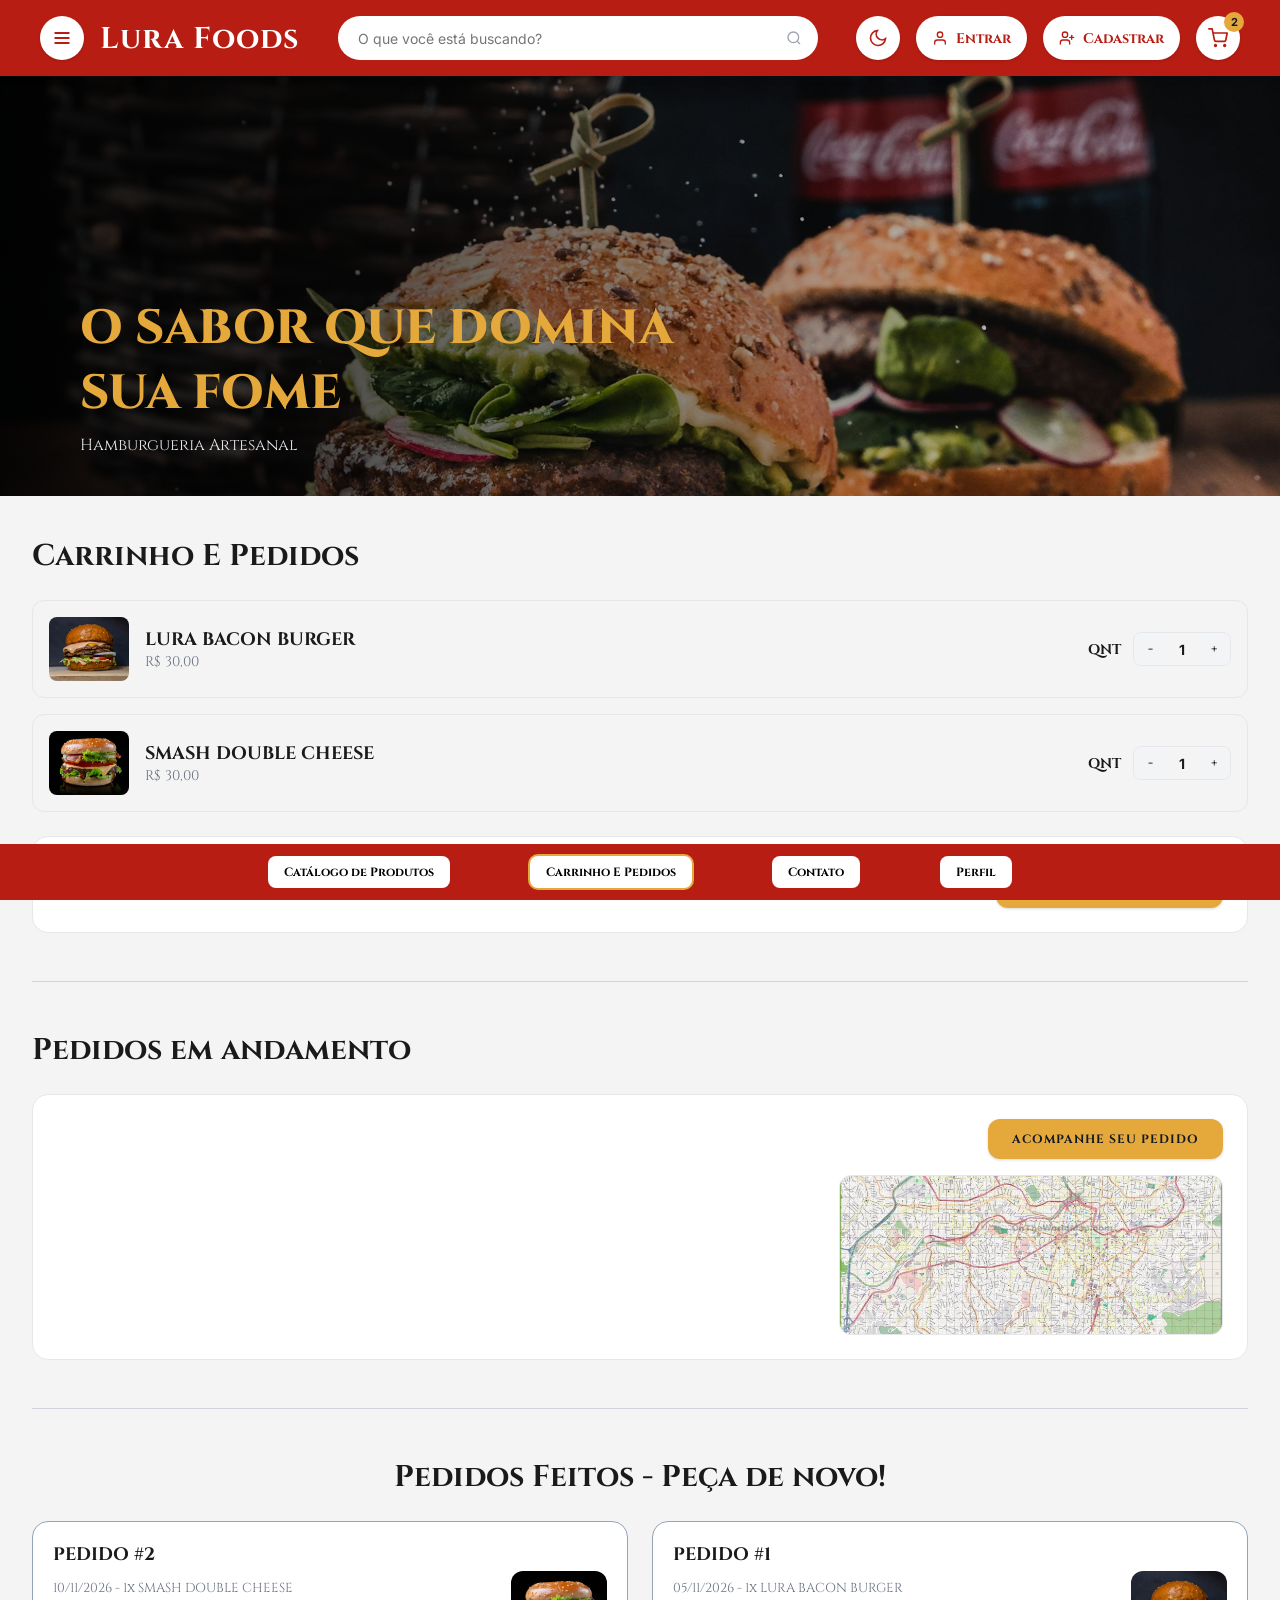
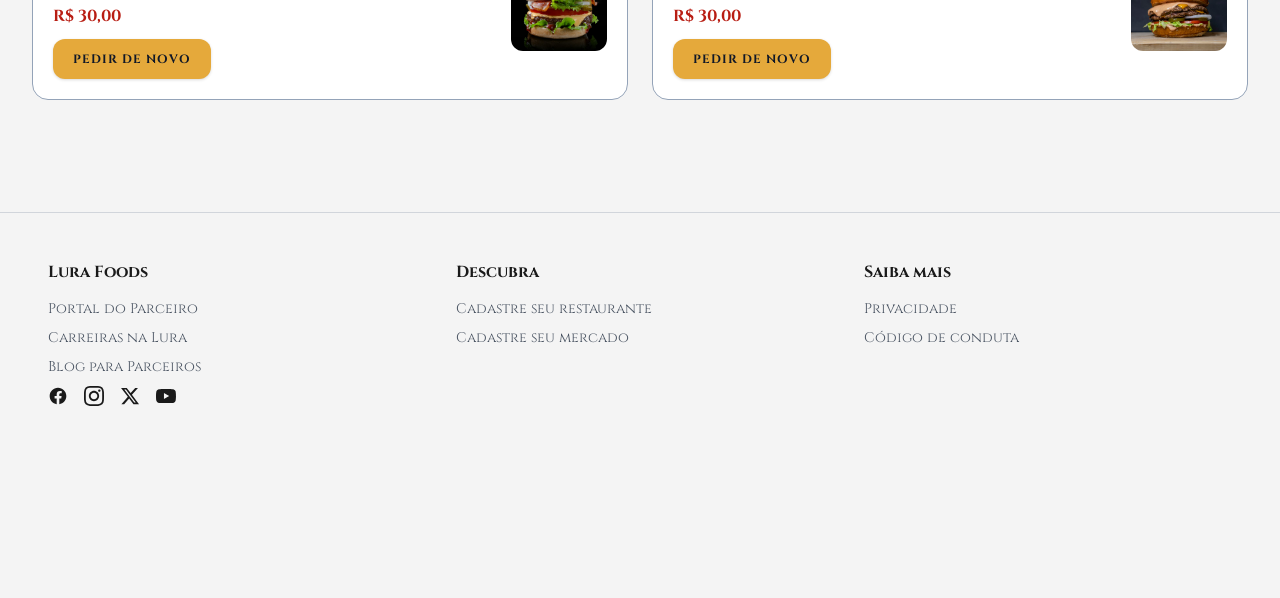
==== carrinho.html @ 95924cf1 "Remove item fixo dos pedidos em andamento" ====
<!DOCTYPE html>
<html lang="pt-BR">
<head>
 <meta charset="UTF-8">
 <meta name="viewport" content="width=device-width, initial-scale=1.0">
     <title>Lura Foods | Carrinho e Pedidos</title>
    <link rel="icon" type="image/gif" href="[data-uri]">


<link rel="preconnect" href="https://fonts.googleapis.com">
    <link rel="preconnect" href="https://fonts.googleapis.com">
    <link rel="preconnect" href="https://fonts.gstatic.com" crossorigin>
    <link href="https://fonts.googleapis.com/css2?family=Cinzel:wght@400;600;700;800&family=Inter:wght@400;500;600;700&display=swap" rel="stylesheet">
     


    <link rel="stylesheet" href="style.css">
    <link rel="stylesheet" href="carrinho.css">

    <script src="script.js"></script>
</head>
<body>

    <header>
        <div id="cabecalholado">
            <button id="botaoredondo" onclick="toggleDrawer(true)" aria-label="Abrir menu">
             <svg fill="none" stroke="currentColor" stroke-width="2.5" stroke-linecap="round" viewBox="0 0 24 24"><path d="M4 6h16M4 12h16M4 18h16"></path></svg>
            </button>
            <h1><a id="logo" href="index.html">Lura Foods</a></h1> </div>

        <div id="pesquisa">
            <input type="search" id="campopesquisa" onkeyup="filtrarProdutos(event)" placeholder="O que você está buscando?">
            <svg id="lupa" fill="none" stroke="currentColor" stroke-width="2" viewBox="0 0 24 24"><circle cx="11" cy="11" r="8"></circle><line x1="21" y1="21" x2="16.65" y2="16.65"></line></svg>
        </div>

        <div id="cabecalholado">
            <button id="botaoredondo" onclick="toggleDarkMode()" title="Alternar modo escuro">
                <svg id="iconetema" fill="none" stroke="currentColor" stroke-width="2" viewBox="0 0 24 24"><path d="M21 12.79A9 9 0 1 1 11.21 3 7 7 0 0 0 21 12.79z"></path></svg>
            </button>
            <button id="botaoconta" onclick="minhaConta()" title="Minha conta">
                <svg fill="none" stroke="currentColor" stroke-width="2" stroke-linecap="round" viewBox="0 0 24 24"><path d="M20 21v-2a4 4 0 0 0-4-4H8a4 4 0 0 0-4 4v2"></path><circle cx="12" cy="7" r="4"></circle></svg>
                <span id="nomeusuario">Entrar</span>
            </button>
           <span id="botaocadastro"><button id="botaoconta" onclick="abrirModalAuth('cadastro')" title="Criar conta">
               <svg fill="none" stroke="currentColor" stroke-width="2" stroke-linecap="round" viewBox="0 0 24 24"><path d="M16 21v-2a4 4 0 0 0-4-4H6a4 4 0 0 0-4 4v2"></path><circle cx="9" cy="7" r="4"></circle><line x1="19" y1="8" x2="19" y2="14"></line><line x1="22" y1="11" x2="16" y2="11"></line></svg>
               <span id="textocadastro">Cadastrar</span>
           </button></span>
           <a id="botaoredondo" href="carrinho.html" title="Carrinho">
                <svg fill="none" stroke="currentColor" stroke-width="2" stroke-linecap="round" stroke-linejoin="round" viewBox="0 0 24 24"><circle cx="9" cy="21" r="1"></circle><circle cx="20" cy="21" r="1"></circle><path d="M1 1h4l2.68 13.39a2 2 0 0 0 2 1.61h9.72a2 2 0 0 0 2-1.61L23 6H6"></path></svg>
                <span id="contadorcarrinho">0</span>
            </a>
        </div>
 </header>

    <div id="fundomenu" onclick="fecharDrawer()"></div>
     

       <aside id="menu">
        <div id="menutopo">
            <h2>Lura Foods</h2>
            <button id="botaofechar" onclick="fecharDrawer()">&times;</button>
        </div>
        <nav id="menulinks">
            <a id="menulink" href="index.html">Catálogo de Produtos</a>
            <a id="menulink" href="carrinho.html">Carrinho E Pedidos</a>

            <a id="menulink" href="contato.html">Fale Conosco / Contato</a>
            <button id="menulink" onclick="minhaConta(); fecharDrawer();">Minha Conta</button> <button id="menulink" onclick="toggleDarkMode(); fecharDrawer();">
                <span>Modo Escuro / Claro</span>
                <span id="iconetemamenu">🌙</span>
              </button>
        </nav> <div id="menurodape">
            <p>Atendimento: (31) 3333-4444</p>
            <p>Seg a Dom: 17h às 23h30</p>
        </div>

    </aside>

    <div id="banner">
        <img id="bannerfoto" src="banner.jpg" alt="Hambúrguer artesanal">
        <div id="bannersombra"></div>
        <div id="bannertexto">

            <h2>O SABOR QUE DOMINA SUA FOME</h2>
            <p>Hamburgueria Artesanal</p>
        </div>
    </div>

    <main>
          <section> <h2 id="titulosecao">Carrinho E Pedidos</h2>
            <div id="itenscarrinho">
            </div>
         <div id="totalcaixa">
                <span>Total: <strong id="valortotal">R$ 0,00</strong></span>
                <button id="botaodourado" onclick="finalizarCompra()">Finalizar Compra</button>

            </div>
        </section>

        <hr>


        <section>
         <h2 id="titulosecao">Pedidos em andamento</h2>
              <div id="pedidocaixa">
                <div>
                </div>
                <div id="pedidodireita">
                    <div id="acompanhe">acompanhe seu pedido</div> <div id="mapa">
                        <img src="mapa.jpg" alt="Mapa de Belo Horizonte">
                    </div> </div>
           </div>
        </section>

     <hr>

       <section>
            <h2 id="titulorepetir">Pedidos Feitos - Peça de novo!</h2>
            <div id="repetirgrade">
                <!-- os pedidos feitos aparecem aqui pelo script.js -->
            </div>
          </section>
    </main>

   <nav id="barrainferior">

     <a id="botaobarra" href="index.html">Catálogo de Produtos</a>
        <a id="paginaatual" href="carrinho.html">Carrinho E Pedidos</a>
          <a id="botaobarra" href="contato.html">Contato</a>
        <a id="botaobarra" href="perfil.html">Perfil</a>
    </nav>

 <footer>
        <div id="rodapecolunas">

            <div>
                <h4>Lura Foods</h4>

                <ul>
                    <li ><a href="#">Portal do Parceiro</a></li>
                    <li ><a href="#">Carreiras na Lura</a></li>
                    <li ><a href="#">Blog para Parceiros</a></li>
                </ul>
                <div id="redes">
                      <a href="#" aria-label="Facebook">
                        <svg fill="currentColor" viewBox="0 0 24 24"><path d="M22 12c0-5.523-4.477-10-10-10S2 6.477 2 12c0 4.991 3.657 9.128 8.438 9.878v-6.987h-2.54V12h2.54V9.797c0-2.506 1.492-3.89 3.777-3.890 1.094 0 2.238.195 2.238.195v2.46h-1.26c-1.243 0-1.63.771-1.63 1.562V12h2.773l-.443 2.89h-2.33v6.988C18.343 21.128 22 16.991 22 12z"/></svg>
                    </a> <a href="#" aria-label="Instagram">
                        <svg fill="currentColor" viewBox="0 0 24 24"><path fill-rule="evenodd" d="M12 2.163c3.204 0 3.584.012 4.85.07 3.252.148 4.771 1.691 4.919 4.919.058 1.265.069 1.645.069 4.849 0 3.205-.012 3.584-.069 4.849-.149 3.225-1.664 4.771-4.919 4.919-1.266.058-1.644.07-4.85.07-3.204 0-3.584-.012-4.849-.07-3.26-.149-4.771-1.699-4.919-4.92-.058-1.265-.07-1.644-.07-4.849 0-3.204.013-3.583.07-4.849.149-3.227 1.664-4.771 4.919-4.919 1.266-.057 1.645-.069 4.849-.069zm0-2.163c-3.259 0-3.667.014-4.947.072-4.358.2-6.78 2.618-6.98 6.98-.059 1.281-.073 1.689-.073 4.948 0 3.259.014 3.668.072 4.948.2 4.358 2.618 6.78 6.98 6.98 1.281.058 1.689.072 4.948.072 3.259 0 3.668-.014 4.948-.072 4.354-.2 6.782-2.618 6.979-6.980.059-1.28.073-1.689.073-4.948 0-3.259-.014-3.667-.072-4.947-.196-4.354-2.617-6.78-6.979-6.98-1.281-.059-1.69-.073-4.949-.073zm0 5.838c-3.403 0-6.162 2.759-6.162 6.162s2.759 6.163 6.162 6.163 6.162-2.759 6.162-6.163c0-3.403-2.759-6.162-6.162-6.162zm0 10.162c-2.209 0-4-1.79-4-4 0-2.209 1.791-4 4-4s4 1.791 4 4c0 2.21-1.791 4-4 4zm6.406-11.845c-.796 0-1.441.645-1.441 1.44s.645 1.44 1.441 1.44c.795 0 1.439-.645 1.439-1.44s-.644-1.44-1.439-1.44z" clip-rule="evenodd"/></svg>
                    </a>
                    <a href="#" aria-label="X (Twitter)">
                        <svg fill="currentColor" viewBox="0 0 24 24"><path d="M18.244 2.25h3.308l-7.227 8.26 8.502 11.24H16.17l-5.214-6.817L4.99 21.75H1.68l7.73-8.835L1.254 2.25H8.08l4.713 6.231zm-1.161 17.52h1.833L7.084 4.126H5.117z"/></svg>
                    </a> <a href="#" aria-label="YouTube">
                        <svg fill="currentColor" viewBox="0 0 24 24"><path d="M23.498 6.186a3.016 3.016 0 0 0-2.122-2.136C19.505 3.545 12 3.545 12 3.545s-7.505 0-9.377.505A3.017 3.017 0 0 0 .502 6.186C0 8.07 0 12 0 12s0 3.93.502 5.814a3.016 3.016 0 0 0 2.122 2.136c1.871.505 9.376.505 9.376.505s7.505 0 9.377-.505a3.015 3.015 0 0 0 2.122-2.136C24 15.930 24 12 24 12s0-3.93-.502-5.814zM9.545 15.568V8.432L15.818 12l-6.273 3.568z"/></svg>
                    </a>
                </div>
            </div>

            <div>
                   <h4>Descubra</h4> <ul>
                    <li><a href="#">Cadastre seu restaurante</a></li>
                    <li><a href="#">Cadastre seu mercado</a></li>
                </ul> </div>

            <div>
                <h4>Saiba mais</h4>
                <ul>
                   <li ><a href="#">Privacidade</a></li>
                    <li><a href="#">Código de conduta</a></li>
                </ul>
            </div> </div>
    </footer>


  <div id="janelalogin">

        <div id="janelacaixa">
            <div id="janelatopo"> <div></div>
                <span>Lura Foods</span>
                <button id="botaofechar" onclick="fecharModalAuth()">&times;</button>
            </div>
     


            <div id="janelacorpo">

                <div id="formlogin">
                    <h2>LOGIN</h2>
                    <form novalidate onsubmit="executarLogin(event)"> <input type="email" id="loginemail" maxlength="80" placeholder="INSIRA SEU E-MAIL">
                        <input type="password" id="loginsenha" maxlength="20" placeholder="INSIRA SUA SENHA"> <p id="avisologin"></p>
     

                        <button id="botaodourado" type="submit">Enviar</button>

                        <div id="janelarodape">
                            <p>Não tem uma conta?<br>Crie uma</p> <button id="botaodourado" type="button" onclick="alternarFormAuth('cadastro')">Criar conta</button>
                        </div>
     

                    </form>
                </div>

                <div id="formcadastro">
                    <h2>CRIAR CONTA</h2>
                       <form novalidate onsubmit="executarCadastro(event)">
                        <input type="text" id="cadnome" maxlength="60" placeholder="NOME COMPLETO">
                         <input type="email" id="cademail" maxlength="80" placeholder="SEU E-MAIL"> <input type="text" id="cadcpf" maxlength="14" inputmode="numeric" oninput="mascaraCPF(this)" placeholder="CPF (000.000.000-00)"> <input type="tel" id="cadtelefone" maxlength="15" inputmode="numeric" oninput="mascaraTelefone(this)" placeholder="TELEFONE ((31) 99999-9999)">
                        <input type="password" id="cadsenha" maxlength="20" placeholder="CRIE SUA SENHA">
                      <input type="password" id="cadconfirmasenha" maxlength="20" placeholder="CONFIRME SUA SENHA"> <p id="avisocadastro"></p>
                        <button id="botaodourado" type="submit">Cadastrar</button>
     


                        <div id="janelarodape">
                            <button id="botaolink" type="button" onclick="alternarFormAuth('login')">Já tem uma conta? Fazer Login</button> </div>
                    </form>
                </div>
            </div>
        </div>
    </div>

    

  

</body>
</html>
---- style.css ----
* {
    box-sizing:border-box;

    margin: 0px;
    padding:0;
 font-family:"Cinzel", serif;

}


body {
     background-color: #F4F4F4;
    color:#1A1A1A;
    min-height: 100vh;
    display: flex;
   flex-direction: column;
    padding-bottom: 144px;
}

a {
   text-decoration: none;
    color: inherit;
}

ul{
    list-style: none;
}

button{
   border: none;
 background: none;
   cursor:pointer;

 color: inherit;
}

input, textarea, #botaoconta, #contadorcarrinho {
 font-family: "Inter", sans-serif;
}

svg {
     display: block;
     width:20px;
 height: 20px;
}


#botaodourado, #acompanhe {
   background-color:#E5A93B;
    color: #111827;
   font-weight: 700;
    font-size:12px;
  text-transform: uppercase;
    letter-spacing:1px;
    border-radius: 12px;
        padding: 12px 20px;
 box-shadow: 0 1px 3px rgba(0, 0, 0, 0.15);
    transition: 0.15s;
}

#botaodourado:hover{
    background-color: #d49a32;
}

#botaodourado:active{
  transform: scale(0.95);
}

#produto, #totalcaixa, #pedidocaixa, #repetir, #contatoform, #info{
     background-color: white;
    border: 1px solid #E5E7EB;
 border-radius:16px;
    padding: 24px;
}

#textocinza{
    color: #6B7280;

}

header{
    height:76PX;
    background-color: #B81D13;
   padding: 0 40px;
    display: flex;
    align-items: center;
        justify-content: space-between;
    position: sticky;

    top:0;
   z-index: 40;
    
;
  box-shadow:0 4px 6px rgba(0, 0, 0, 0.1);

}

#cabecalholado{
     display: flex;
 align-items: center;
    gap: 16px;
}

#logo{
     font-size:30px;
    color: white;
        letter-spacing: 1px;
}



#botaoredondo, #botaoconta{
   width: 44px;
  height:44px;
    border-radius:50px;
    background-color:white;
    color: #B81D13;
    display: flex;
    align-items: center;
    justify-content: center;
   gap: 8px;
    position: relative;
    box-shadow: 0 1px 3px rgba(0, 0, 0, 0.15);
}

#botaoredondo:hover, #botaoconta:hover, #menulink:hover {
    background-color: #F3F4F6;
}

#botaoconta {
    width: auto;
    padding:0 16px;
    font-size: 14px;
    font-weight: 700;
}


#botaoconta svg, #lupa{
    width: 16PX;
    height: 16PX;

}

#contadorcarrinho{
        position: absolute;
    top: -4px;
    right:-4px;
     width:20px;
    height: 20px;
        border-radius: 50px;
    background-color: #E5A93B;

    color: #111827;
        font-size:11px;
    font-weight:700;
    display: flex;
  align-items: center;
    justify-content:center;

}

#pesquisa {
    flex:1;
     max-width: 480px;

     margin: 0 16px;
 position: relative;
}


#campopesquisa {
    width: 100%;
     height:44px;
    border-radius:50px;
  border: none;
    padding: 0 48px 0 20px;

    font-size:14px;
    outline: none;
}

#lupa {
    color: #9CA3AF;
    position: absolute;
  right: 16px;
    top: 14px;
}

#fundomenu, #janelalogin{
        display:none;
    position:fixed;
     top: 0;
    left:0px;

    width:100%;
    height: 100%;
    background-color:rgba(0, 0, 0, 0.5);

    z-index: 50;
}

#menu{
    position: fixed;
    top:0;
     left: -320px;
    width: 320px;
 height: 100%;
    background-color: white;
 z-index: 50;
    display: flex;
    flex-direction:column;
   transition:left 0.3s;
}

#menutopo, #janelatopo {
    background-color: #B81D13;

    color: white;
    padding:24px;
     display: flex;
  align-items: center;
     justify-content: space-between;
    font-size: 20px;
    letter-spacing: 1px;
}

#menutopo h2{
    font-size:20px;
}

#botaofechar{
   color:white;

    font-size: 30px;
    
;
}


#menulinks {
    display: flex;
    flex-direction: column;
    gap: 4px;
    padding: 12px;
}

#menulink {
 display: flex;
        justify-content: space-between;
    padding:12px 16px;
     border-radius: 8px;
    
;
    font-size:14px;
    font-weight: 600;
    border: 1px solid #E5E7EB;
}

#menurodape {
     margin-top: auto;
    padding: 24px;
    
;
     border-top: 1px solid #E5E7EB;
  font-size:12px;
 color:#6B7280;
    line-height: 1.6;
}



#banner{
    height: 420px;
    position: relative;

     margin-bottom: 40px;
}


#bannerfoto{
     width:100%;
        height: 100%;
     object-fit: cover;
}

#bannersombra {
    position: absolute;
    top: 0;
    left: 0px;
  width: 100%;
    height:100%;
   background: linear-gradient(to right, rgba(0, 0, 0, 0.9), transparent);
}

#bannertexto {
    position: absolute;
     bottom: 40px;
 left: 80px;
    max-width:670px;
    
;
  color: #E5E7EB;
}


#bannertexto h2{
        font-size: 48px;
    font-weight:800;
    color: #E5A93B;
    margin-bottom: 8px;
}

main{
  flex: 1;

   width: 100%;
    max-width: 1280px;
    margin: 0 auto;
        padding:0 32px 64px;
    
;

}

#titulosecao, #titulorepetir{
    font-size: 30px;
    margin-bottom: 24px;

}

#barrainferior{
    position: fixed;
    bottom: 0;
     width: 100%;
    background-color: #B81D13;
    padding: 12px;
  display: flex;
    justify-content: center;
   gap: 80px;
 z-index:40;
}

#botaobarra, #paginaatual {
    font-size: 12px;
    font-weight: 700;
    color: black;
    background-color:white;
    padding: 8px 16px;
 border-radius: 8px;
}

#paginaatual {
    box-shadow: 0 0 0 2px #E5A93B;

}


footer{
    padding: 48px;
     border-top: 1px solid #D1D5DB;
}

#rodapecolunas {
  max-width:1280px;
     margin: 0 auto;
    display: grid;
    grid-template-columns: 1fr 1fr 1fr;
   gap: 40px;

}


footer h4{
    margin-bottom: 16px;

}

footer li{
    font-size: 14px;
    color: #4B5563;
    margin-bottom: 10px;
}


footer a:hover {
    color: #B81D13;
}

#redes{
     display: flex;
  gap: 16px;

}

#janelalogin{
   background-color: rgba(0, 0, 0, 0.6);
    align-items: center;
    justify-content:center;
    padding:16px;

}

#janelacaixa{
    width:100%;
    max-width: 448px;
    background-color: white;
    border-radius: 16px;
   overflow:hidden;
}


#janelatopo{
  padding:16px 24px;
}

#janelacorpo{
   padding:32px;

}

#janelacorpo h2{
 font-size: 30px;
    text-align: center;
        margin-bottom:32px;
}

#formcadastro{
 display: none;
}

#janelacorpo input{
        width: 100%;
    height: 48PX;
   margin-bottom: 16px;
        padding: 0 16px;

        background-color: #F3F4F6;

     border: 1px solid #E5E7EB;
    
;
    border-radius: 8px;
    font-size: 12px;
        outline:none;
}

#janelacorpo input:focus{
    border-color: #B81D13;

}


#janelacorpo #botaodourado{
    width: 100%;
  height:48px;

    font-size: 14px;
}


#janelarodape{
    text-align:center;
     margin-top:16px;
  padding-top: 16px;
    border-top:1px solid #E5E7EB;
    font-size:14px;

}


#janelarodape p {
     margin-bottom:8px;

}

#botaolink{
  font-size:12px;
   font-weight:700;
    text-decoration: underline;

}

#escuro body {
    background-color: #121212;

    color:#E2E8F0;

}

#escuro #produto, #escuro #totalcaixa, #escuro #pedidocaixa,
#escuro #repetir, #escuro #contatoform, #escuro #info, #escuro #menu,
#escuro #janelacaixa, #escuro #botaoredondo, #escuro #botaoconta,
#escuro #menulink, #escuro #campopesquisa, #escuro #janelacorpo input{
    background-color: #27272A;
  border-color:#3F3F46;

  color: #E2E8F0;
}

#escuro #botaoredondo, #escuro #botaoconta{
    color:#E5A93B;
}

#escuro #textocinza, #escuro footer li, #escuro #menurodape{
    color: #9CA3AF;
}

#escuro footer, #escuro #menurodape, #escuro #janelarodape{
    border-color: #3F3F46;
}

@media (max-width: 768px){
    header{
   padding:0 16px;
    }

    #logo {
    font-size:24px;
    }

    #pesquisa {
        display:none;
    }

    #banner {
    height:320px;
    }

    #bannertexto{
    left: 24px;
 right:24px;
    }

    #bannertexto h2 {
 font-size: 30px;
    }

    main{
    padding: 0 16px 64px;
    }

    #barrainferior{
    gap:40px;
    }

    #rodapecolunas{
     grid-template-columns: 1fr;
    }
}


li{
    
   
}

@media (max-width: 480px){
    header{
        padding: 0 10px;
    }

    #cabecalholado{
     gap: 8px;
    }

    #logo{
        font-size:18px;
    }

    #nomeusuario, #itemqtd > span{
        display: none;
    }

    #botaoconta{
        width: 44px;
        padding: 0px;
    }

    #barrainferior{
        gap: 8px;
       padding: 10px 8px;
    }

    #botaobarra, #paginaatual{
        font-size: 10px;
        padding: 8px 10px;
        text-align: center;
    }

    #iteminfo h3{
        font-size:14px;
    }
}

/* avisos dos formularios */

#avisologin, #avisocadastro, #avisoperfil{
    font-size: 13px;
    font-weight: 600;
    margin-bottom: 12px;
}

#avisologin:empty, #avisocadastro:empty, #avisoperfil:empty{
    display: none;
}


/* pedidos feitos */

#repetir span{
    display: block;
    font-size: 13px;
    margin-bottom: 8px;
}


/* perfil */

#info a, #botaosair{
    color: #B81D13;
    font-weight: 700;
    text-decoration: underline;
    font-size: 14px;
}

#escuro #info a, #escuro #botaosair{
    color: #E5A93B;
}

#logo{
    white-space: nowrap;
}

@media (max-width: 1100px){
    #textocadastro{
        display: none;
    }
}

@media (max-width: 480px){
    #botaoredondo, #botaoconta{
        width: 38px;
        height: 38px;
    }
}
---- carrinho.css ----
section{
   margin-bottom: 48px;
}

hr {
   border: none;
   border-top: 1px solid #D1D5DB;

    margin:32px 0 48px;

}

#itenscarrinho{
     display: flex;
   flex-direction:column;
    gap: 16px;
  margin-bottom: 24px;

}


#carrinhovazio{
     text-align: center;
     color: #6B7280;
    padding:24px 0;
}

#itemcarrinho, #iteminfo, #itemqtd, #quantidade, #totalcaixa, #pedidocaixa, #repetir {
    display:flex;
        align-items: center;
    justify-content:space-between;
}

#itemcarrinho {
   padding: 16px;
 border:1px solid #E5E7EB;
    border-radius: 12px;
}



#iteminfo{
    gap: 16px;
}

#iteminfo img{
 width: 80PX;
    height:64px;
        object-fit: cover;

        border-radius:8px;
}

#iteminfo h3 {
     font-size:18px;
}



#iteminfo p {
 font-size: 14px;
    color: #6B7280;
}


#itemqtd{
     gap:12px;

    font-size: 14px;

    font-weight:700;
}

#quantidade {
    border: 1px solid #E5E7EB;
    border-radius: 8px;
    overflow:hidden;
}


#quantidade button {
  width: 32px;
        height:32px;
   font-weight: 700;
   background-color: #F3F4F6;

}

#quantidade button:hover {
    background-color: #E5E7EB;
}

#quantidade span{
        font-family:"Inter", sans-serif;
    width: 32px;
   text-align: center;
}

#totalcaixa{
  gap: 16px;
     font-size: 18px;

}

#valortotal{
    font-size:24px;
    margin-left: 8px;
    
;
}


#totalcaixa #botaodourado{
        padding: 14px 32px;
   font-size:14px;
}

#pedidocaixa{
     gap:32px;
}

#pedidocaixa h3{
 font-size:20px;
    margin-bottom:8px;

}

#pedidocaixa p{
 margin-bottom: 16px;

}

#pedidofoto {
    width:112px;
    height: 80PX;
    object-fit: cover;

    border-radius: 12px;
}

#pedidodireita{
     display: flex;
    flex-direction: column;
    align-items: flex-end;
    gap:16px;

}


#acompanhe{
    cursor:default;
     text-align:center;
  padding: 12px 24px;
}

#mapa{
    width: 384px;
    height:160px;
    border-radius:12px;
    overflow: hidden;
     border:1px solid #E5E7EB;
}


#mapa img{
     width:100%;
  height: 100%;
     object-fit: cover;
}

#titulorepetir {
    text-align: center;
}

#repetirgrade{
     display: grid;
    grid-template-columns:1fr 1fr;
   gap: 24px;
}

#repetir{
  padding: 20px;
    border: 1.5px solid #94A3B8;
}

#repetir h3{
    font-size: 18px;
   margin-bottom: 12px;
}

#repetir p{
   font-weight:700;
 color:#B81D13;
  margin-bottom: 12px;

}

#repetir img{
    width: 96PX;

    height: 80px;
    object-fit: cover;
     border-radius:12px;
}

#escuro hr, #escuro #itemcarrinho, #escuro #quantidade, #escuro #repetir{
 border-color: #3F3F46;
}

#escuro #quantidade button {
 background-color: #3F3F46;
}

@media (max-width: 1024px) {
    #pedidocaixa {
     flex-direction: column;
    align-items: flex-start;
    }

    #pedidodireita, #acompanhe, #mapa {
 width:100%;
    }
}

@media (max-width: 768px){
    #repetirgrade{
    grid-template-columns: 1fr;
    }


    #totalcaixa{
    flex-direction: column;
    }

    #totalcaixa #botaodourado {
  width: 100%;
    }
}
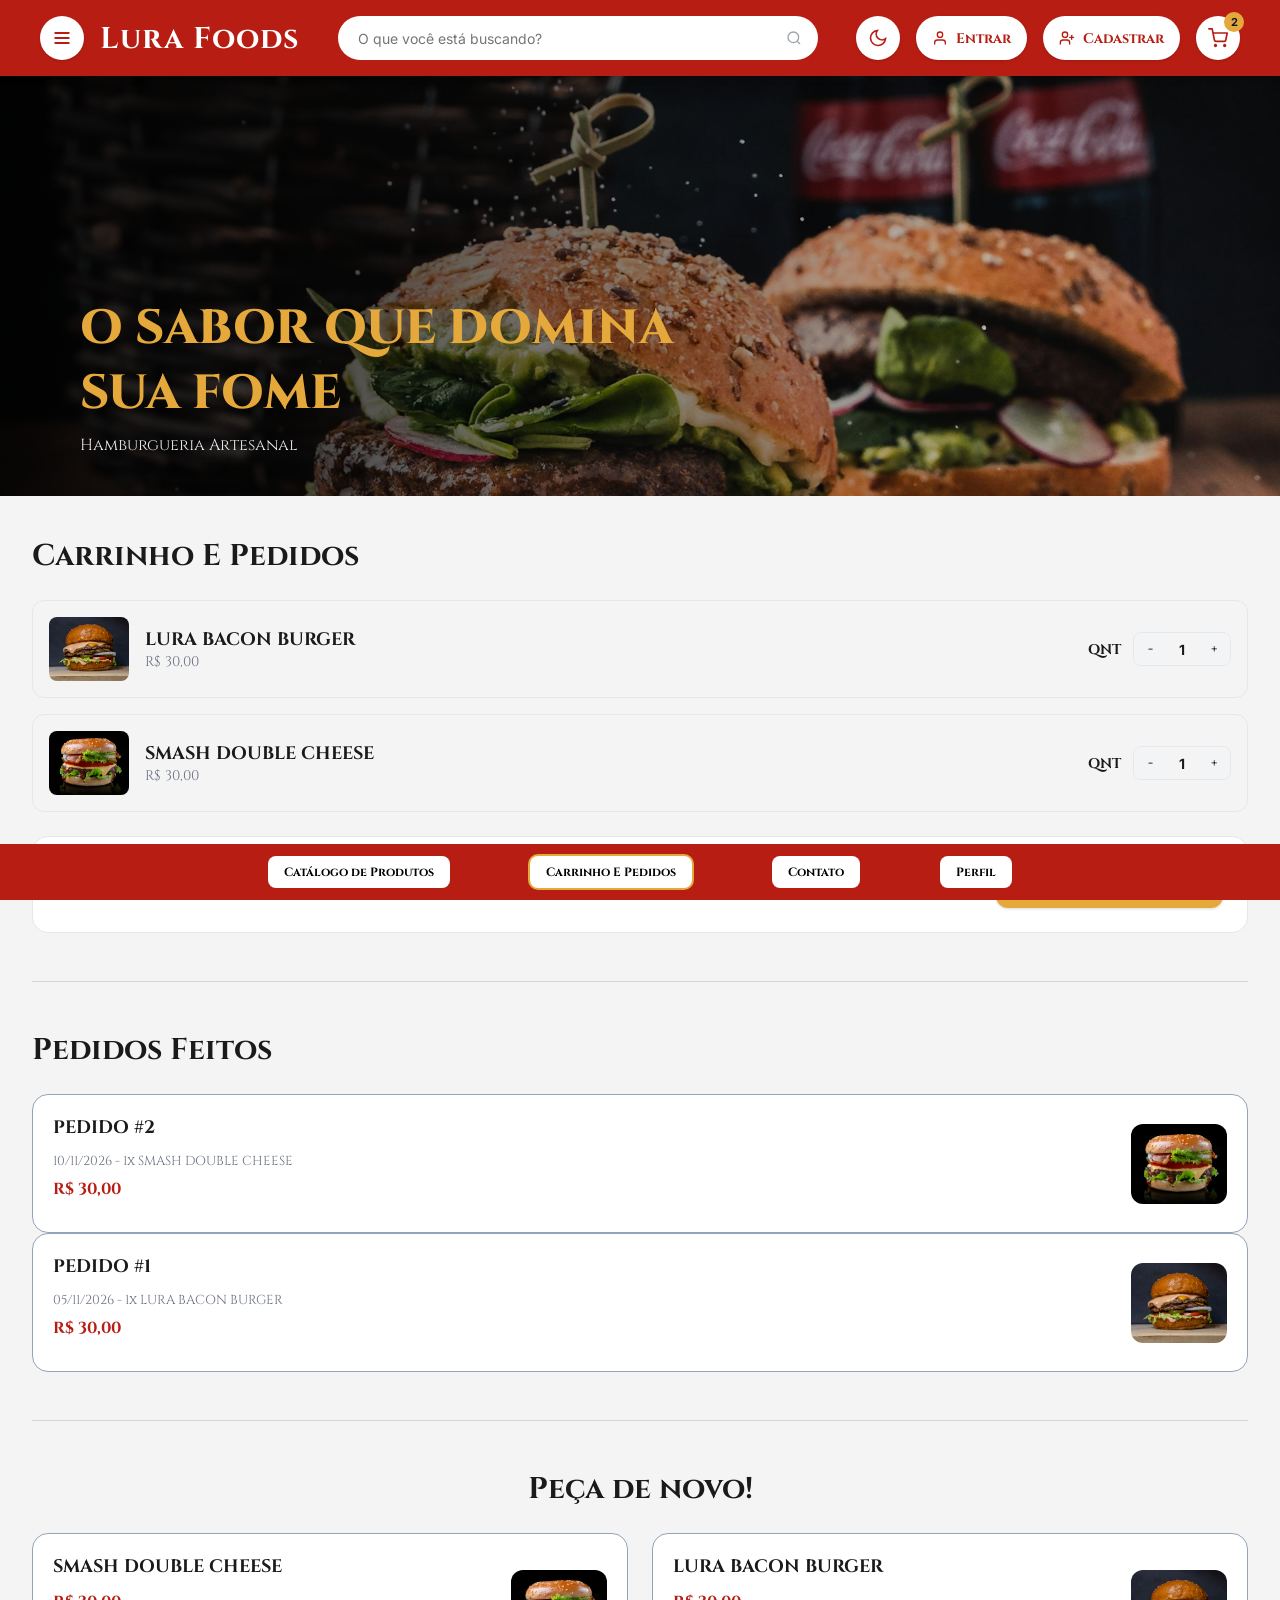
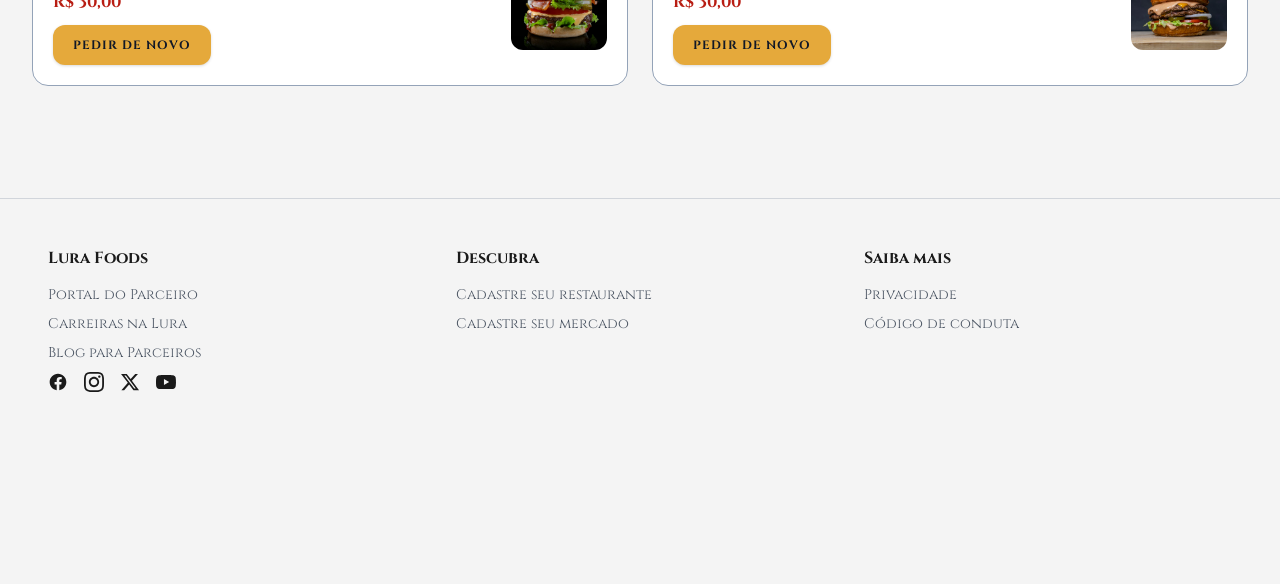
==== commit e0cf6ee3: "Pedidos feitos no lugar de pedidos em andamento" ====
--- a/carrinho.html
+++ b/carrinho.html
@@ -101,23 +101,16 @@
 
 
         <section>
-         <h2 id="titulosecao">Pedidos em andamento</h2>
-              <div id="pedidocaixa">
-                <div>
-                </div>
-                <div id="pedidodireita">
-                    <div id="acompanhe">acompanhe seu pedido</div> <div id="mapa">
-                        <img src="mapa.jpg" alt="Mapa de Belo Horizonte">
-                    </div> </div>
-           </div>
+         <h2 id="titulosecao">Pedidos Feitos</h2>
+            <div id="pedidosgrade">
+            </div>
         </section>
 
      <hr>
 
        <section>
-            <h2 id="titulorepetir">Pedidos Feitos - Peça de novo!</h2>
+            <h2 id="titulorepetir">Peça de novo!</h2>
             <div id="repetirgrade">
-                <!-- os pedidos feitos aparecem aqui pelo script.js -->
             </div>
           </section>
     </main>
--- a/style.css
+++ b/style.css
@@ -592,8 +592,6 @@
     }
 }
 
-/* avisos dos formularios */
-
 #avisologin, #avisocadastro, #avisoperfil{
     font-size: 13px;
     font-weight: 600;
@@ -605,16 +603,12 @@
 }
 
 
-/* pedidos feitos */
-
 #repetir span{
     display: block;
     font-size: 13px;
     margin-bottom: 8px;
 }
 
-
-/* perfil */
 
 #info a, #botaosair{
     color: #B81D13;
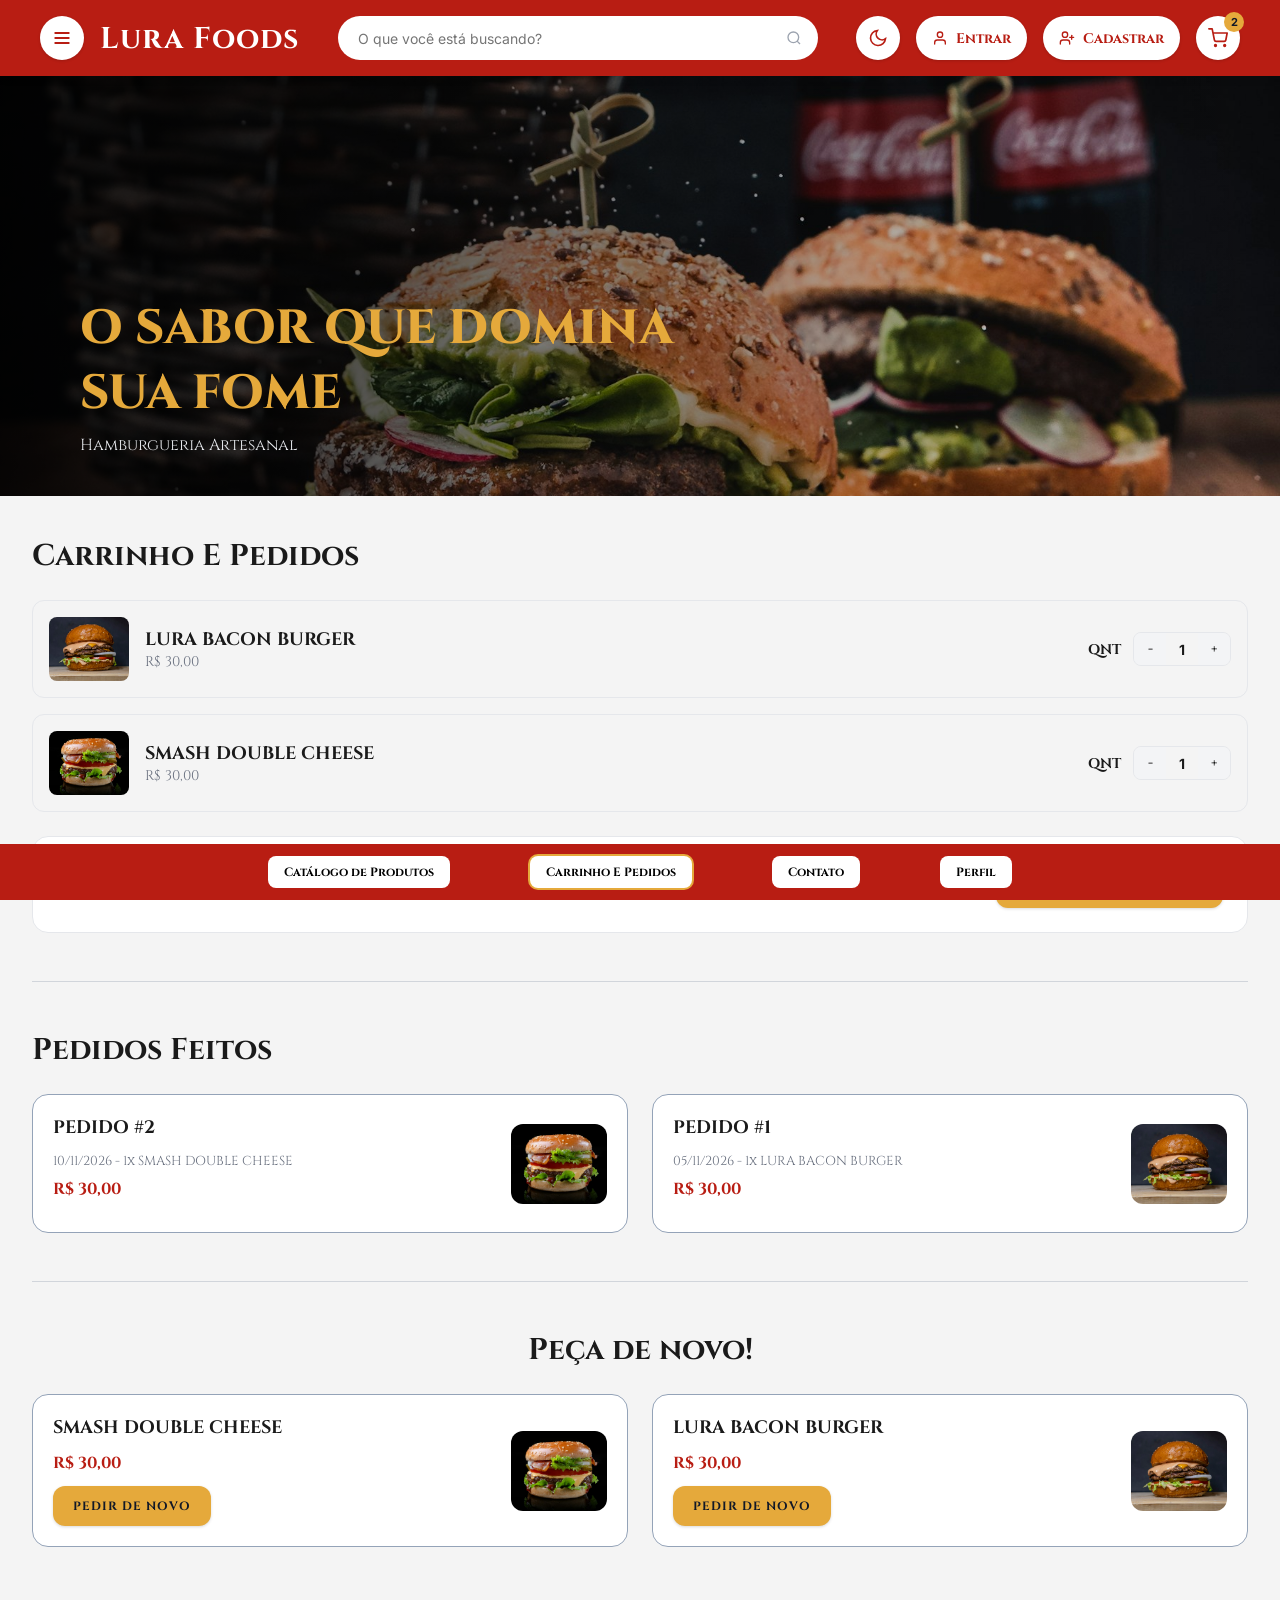
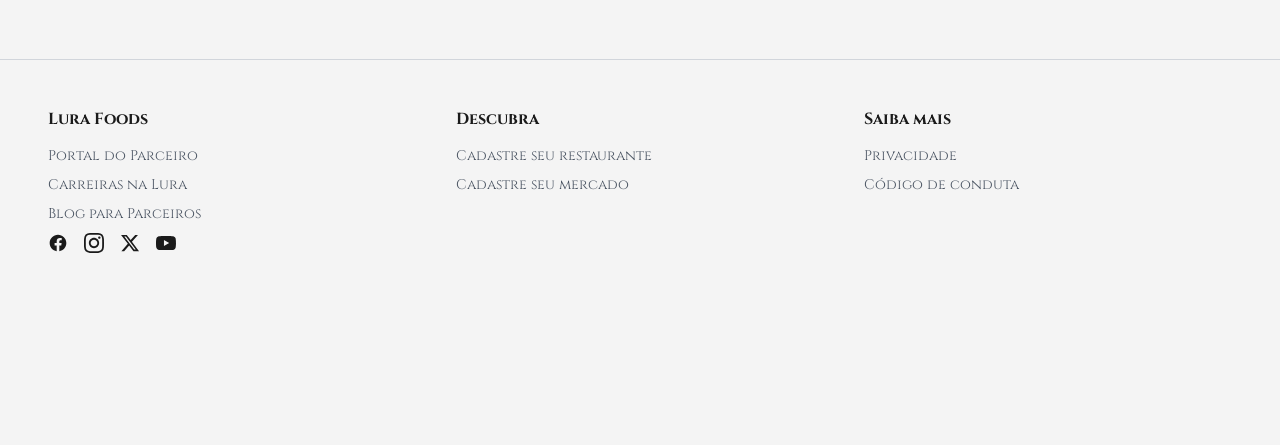
==== commit d1251676: "Endereco no cadastro" ====
--- a/carrinho.html
+++ b/carrinho.html
@@ -196,7 +196,7 @@
                     <h2>CRIAR CONTA</h2>
                        <form novalidate onsubmit="executarCadastro(event)">
                         <input type="text" id="cadnome" maxlength="60" placeholder="NOME COMPLETO">
-                         <input type="email" id="cademail" maxlength="80" placeholder="SEU E-MAIL"> <input type="text" id="cadcpf" maxlength="14" inputmode="numeric" oninput="mascaraCPF(this)" placeholder="CPF (000.000.000-00)"> <input type="tel" id="cadtelefone" maxlength="15" inputmode="numeric" oninput="mascaraTelefone(this)" placeholder="TELEFONE ((31) 99999-9999)">
+                         <input type="email" id="cademail" maxlength="80" placeholder="SEU E-MAIL"> <input type="text" id="cadcpf" maxlength="14" inputmode="numeric" oninput="mascaraCPF(this)" placeholder="CPF (000.000.000-00)"> <input type="tel" id="cadtelefone" maxlength="15" inputmode="numeric" oninput="mascaraTelefone(this)" placeholder="TELEFONE ((31) 99999-9999)"> <input type="text" id="cadcep" maxlength="9" inputmode="numeric" oninput="mascaraCEP(this)" placeholder="CEP (00000-000)"> <input type="text" id="cadendereco" maxlength="80" placeholder="ENDEREÇO (RUA, BAIRRO)"> <input type="text" id="cadnumero" maxlength="6" inputmode="numeric" oninput="somenteNumeros(this)" placeholder="NÚMERO">
                         <input type="password" id="cadsenha" maxlength="20" placeholder="CRIE SUA SENHA">
                       <input type="password" id="cadconfirmasenha" maxlength="20" placeholder="CONFIRME SUA SENHA"> <p id="avisocadastro"></p>
                         <button id="botaodourado" type="submit">Cadastrar</button>
--- a/style.css
+++ b/style.css
@@ -45,7 +45,7 @@
 }
 
 
-#botaodourado, #acompanhe {
+#botaodourado {
    background-color:#E5A93B;
     color: #111827;
    font-weight: 700;
@@ -66,7 +66,7 @@
   transform: scale(0.95);
 }
 
-#produto, #totalcaixa, #pedidocaixa, #repetir, #contatoform, #info{
+#produto, #totalcaixa, #repetir, #contatoform, #info{
      background-color: white;
     border: 1px solid #E5E7EB;
  border-radius:16px;
@@ -487,7 +487,7 @@
 
 }
 
-#escuro #produto, #escuro #totalcaixa, #escuro #pedidocaixa,
+#escuro #produto, #escuro #totalcaixa,
 #escuro #repetir, #escuro #contatoform, #escuro #info, #escuro #menu,
 #escuro #janelacaixa, #escuro #botaoredondo, #escuro #botaoconta,
 #escuro #menulink, #escuro #campopesquisa, #escuro #janelacorpo input{
--- a/carrinho.css
+++ b/carrinho.css
@@ -25,7 +25,7 @@
     padding:24px 0;
 }
 
-#itemcarrinho, #iteminfo, #itemqtd, #quantidade, #totalcaixa, #pedidocaixa, #repetir {
+#itemcarrinho, #iteminfo, #itemqtd, #quantidade, #totalcaixa, #repetir {
     display:flex;
         align-items: center;
     justify-content:space-between;
@@ -115,64 +115,11 @@
    font-size:14px;
 }
 
-#pedidocaixa{
-     gap:32px;
-}
-
-#pedidocaixa h3{
- font-size:20px;
-    margin-bottom:8px;
-
-}
-
-#pedidocaixa p{
- margin-bottom: 16px;
-
-}
-
-#pedidofoto {
-    width:112px;
-    height: 80PX;
-    object-fit: cover;
-
-    border-radius: 12px;
-}
-
-#pedidodireita{
-     display: flex;
-    flex-direction: column;
-    align-items: flex-end;
-    gap:16px;
-
-}
-
-
-#acompanhe{
-    cursor:default;
-     text-align:center;
-  padding: 12px 24px;
-}
-
-#mapa{
-    width: 384px;
-    height:160px;
-    border-radius:12px;
-    overflow: hidden;
-     border:1px solid #E5E7EB;
-}
-
-
-#mapa img{
-     width:100%;
-  height: 100%;
-     object-fit: cover;
-}
-
 #titulorepetir {
     text-align: center;
 }
 
-#repetirgrade{
+#repetirgrade, #pedidosgrade{
      display: grid;
     grid-template-columns:1fr 1fr;
    gap: 24px;
@@ -211,19 +158,8 @@
  background-color: #3F3F46;
 }
 
-@media (max-width: 1024px) {
-    #pedidocaixa {
-     flex-direction: column;
-    align-items: flex-start;
-    }
-
-    #pedidodireita, #acompanhe, #mapa {
- width:100%;
-    }
-}
-
 @media (max-width: 768px){
-    #repetirgrade{
+    #repetirgrade, #pedidosgrade{
     grid-template-columns: 1fr;
     }
 
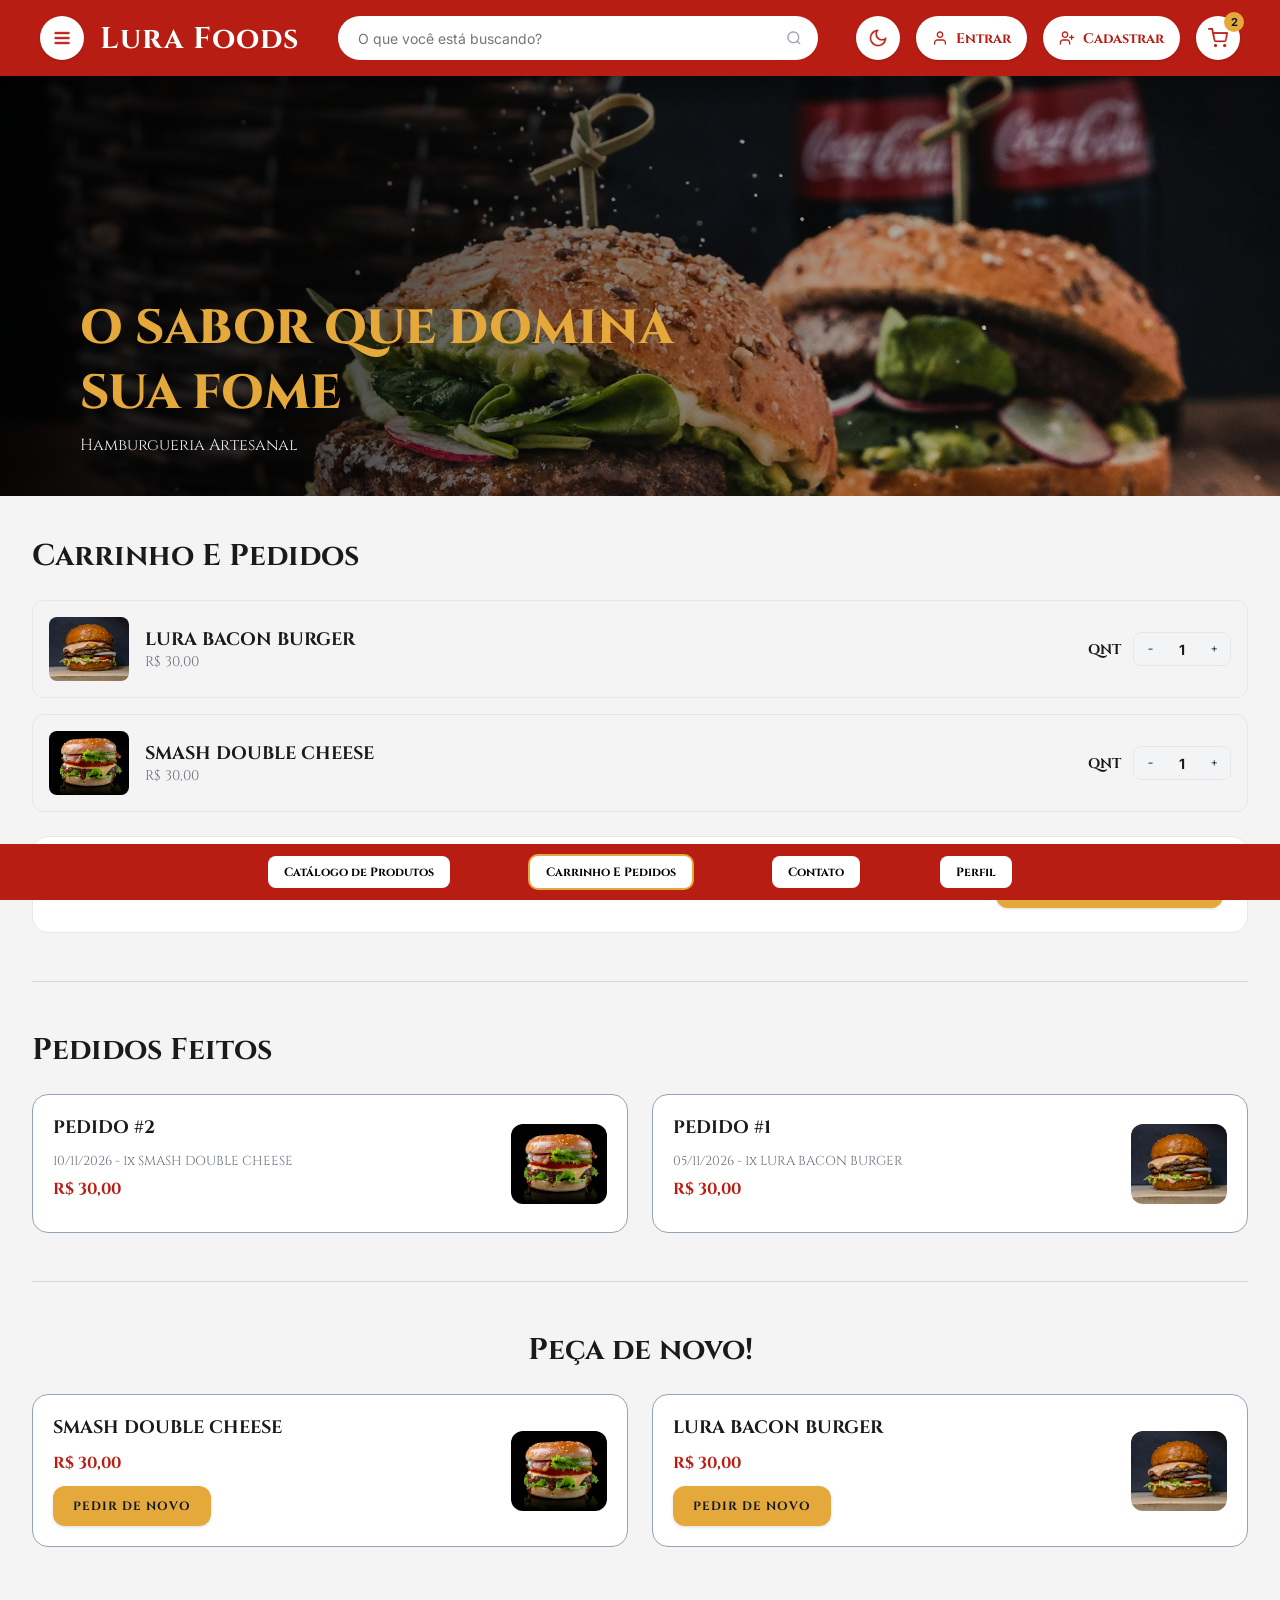
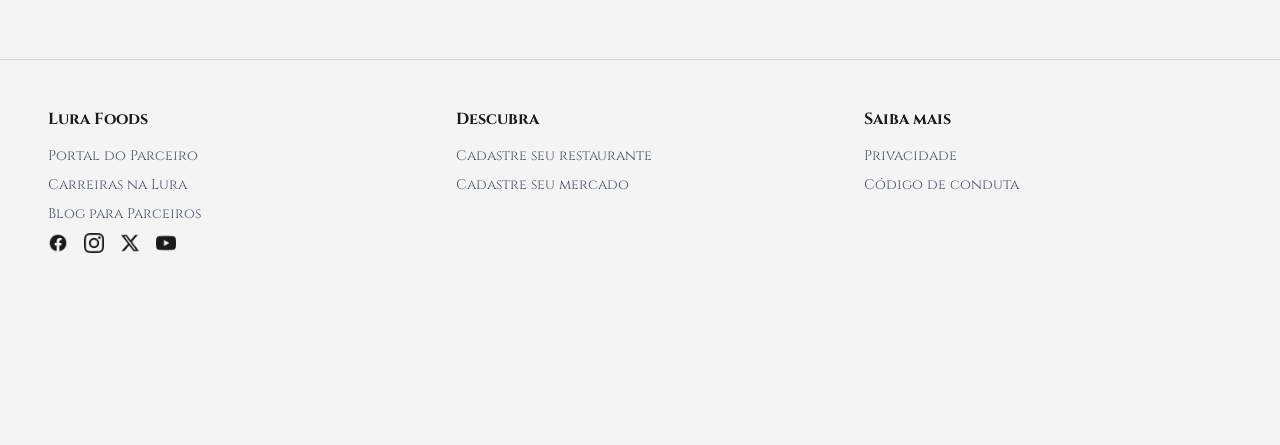
==== commit 888f5e4a: "troca svg por imagem" ====
--- a/carrinho.html
+++ b/carrinho.html
@@ -1,154 +1,155 @@
-<!DOCTYPE html>
+ <!DOCTYPE html>
 <html lang="pt-BR">
-<head>
+ <head>
  <meta charset="UTF-8">
  <meta name="viewport" content="width=device-width, initial-scale=1.0">
-     <title>Lura Foods | Carrinho e Pedidos</title>
-    <link rel="icon" type="image/gif" href="[data-uri]">
+        <title>Lura Foods | Carrinho e Pedidos</title>
+      <link rel="icon" type="image/gif" href="[data-uri]">
 
 
 <link rel="preconnect" href="https://fonts.googleapis.com">
     <link rel="preconnect" href="https://fonts.googleapis.com">
-    <link rel="preconnect" href="https://fonts.gstatic.com" crossorigin>
-    <link href="https://fonts.googleapis.com/css2?family=Cinzel:wght@400;600;700;800&family=Inter:wght@400;500;600;700&display=swap" rel="stylesheet">
-     
-
-
-    <link rel="stylesheet" href="style.css">
+   <link rel="preconnect" href="https://fonts.gstatic.com" crossorigin>
+      <link href="https://fonts.googleapis.com/css2?family=Cinzel:wght@400;600;700;800&family=Inter:wght@400;500;600;700&display=swap" rel="stylesheet">
+     
+
+       <link rel="stylesheet" href="style.css">
     <link rel="stylesheet" href="carrinho.css">
 
-    <script src="script.js"></script>
+ <script src="script.js"></script>
 </head>
 <body>
 
-    <header>
+   <header>
+
         <div id="cabecalholado">
-            <button id="botaoredondo" onclick="toggleDrawer(true)" aria-label="Abrir menu">
-             <svg fill="none" stroke="currentColor" stroke-width="2.5" stroke-linecap="round" viewBox="0 0 24 24"><path d="M4 6h16M4 12h16M4 18h16"></path></svg>
+           <button id="botaoredondo" onclick="toggleDrawer(true)" aria-label="Abrir menu">
+             <img src="menu.png" alt="menu">
             </button>
-            <h1><a id="logo" href="index.html">Lura Foods</a></h1> </div>
-
-        <div id="pesquisa">
-            <input type="search" id="campopesquisa" onkeyup="filtrarProdutos(event)" placeholder="O que você está buscando?">
-            <svg id="lupa" fill="none" stroke="currentColor" stroke-width="2" viewBox="0 0 24 24"><circle cx="11" cy="11" r="8"></circle><line x1="21" y1="21" x2="16.65" y2="16.65"></line></svg>
-        </div>
-
-        <div id="cabecalholado">
-            <button id="botaoredondo" onclick="toggleDarkMode()" title="Alternar modo escuro">
-                <svg id="iconetema" fill="none" stroke="currentColor" stroke-width="2" viewBox="0 0 24 24"><path d="M21 12.79A9 9 0 1 1 11.21 3 7 7 0 0 0 21 12.79z"></path></svg>
+         <h1><a id="logo" href="index.html">Lura Foods</a></h1> </div>
+
+     <div id="pesquisa">
+             <input type="search" id="campopesquisa" onkeyup="filtrarProdutos(event)" placeholder="O que você está buscando?">
+            <img id="lupa" src="lupa.png" alt="lupa">
+        </div>
+           <div id="cabecalholado">
+              <button id="botaoredondo" onclick="toggleDarkMode()" title="Alternar modo escuro">
+                   <img id="iconetema" src="lua.png" alt="lua">
             </button>
-            <button id="botaoconta" onclick="minhaConta()" title="Minha conta">
-                <svg fill="none" stroke="currentColor" stroke-width="2" stroke-linecap="round" viewBox="0 0 24 24"><path d="M20 21v-2a4 4 0 0 0-4-4H8a4 4 0 0 0-4 4v2"></path><circle cx="12" cy="7" r="4"></circle></svg>
-                <span id="nomeusuario">Entrar</span>
+         <button id="botaoconta" onclick="minhaConta()" title="Minha conta">
+                <img src="conta.png" alt="conta">
+               <span id="nomeusuario">Entrar</span>
             </button>
-           <span id="botaocadastro"><button id="botaoconta" onclick="abrirModalAuth('cadastro')" title="Criar conta">
-               <svg fill="none" stroke="currentColor" stroke-width="2" stroke-linecap="round" viewBox="0 0 24 24"><path d="M16 21v-2a4 4 0 0 0-4-4H6a4 4 0 0 0-4 4v2"></path><circle cx="9" cy="7" r="4"></circle><line x1="19" y1="8" x2="19" y2="14"></line><line x1="22" y1="11" x2="16" y2="11"></line></svg>
+         <span id="botaocadastro"><button id="botaoconta" onclick="abrirModalAuth('cadastro')" title="Criar conta">
+                 <img src="cadastro.png" alt="cadastro">
                <span id="textocadastro">Cadastrar</span>
-           </button></span>
-           <a id="botaoredondo" href="carrinho.html" title="Carrinho">
-                <svg fill="none" stroke="currentColor" stroke-width="2" stroke-linecap="round" stroke-linejoin="round" viewBox="0 0 24 24"><circle cx="9" cy="21" r="1"></circle><circle cx="20" cy="21" r="1"></circle><path d="M1 1h4l2.68 13.39a2 2 0 0 0 2 1.61h9.72a2 2 0 0 0 2-1.61L23 6H6"></path></svg>
+             </button></span>
+        <a id="botaoredondo" href="carrinho.html" title="Carrinho">
+             <img src="carrinho.png" alt="carrinho">
                 <span id="contadorcarrinho">0</span>
-            </a>
+          </a>
         </div>
  </header>
 
-    <div id="fundomenu" onclick="fecharDrawer()"></div>
+      <div id="fundomenu" onclick="fecharDrawer()"></div>
      
 
        <aside id="menu">
-        <div id="menutopo">
-            <h2>Lura Foods</h2>
+      <div id="menutopo">
+         <h2>Lura Foods</h2>
             <button id="botaofechar" onclick="fecharDrawer()">&times;</button>
-        </div>
+      </div>
         <nav id="menulinks">
             <a id="menulink" href="index.html">Catálogo de Produtos</a>
             <a id="menulink" href="carrinho.html">Carrinho E Pedidos</a>
 
             <a id="menulink" href="contato.html">Fale Conosco / Contato</a>
-            <button id="menulink" onclick="minhaConta(); fecharDrawer();">Minha Conta</button> <button id="menulink" onclick="toggleDarkMode(); fecharDrawer();">
+               <button id="menulink" onclick="minhaConta(); fecharDrawer();">Minha Conta</button> <button id="menulink" onclick="toggleDarkMode(); fecharDrawer();">
                 <span>Modo Escuro / Claro</span>
-                <span id="iconetemamenu">🌙</span>
+              <span id="iconetemamenu">🌙</span>
               </button>
-        </nav> <div id="menurodape">
+     </nav> <div id="menurodape">
             <p>Atendimento: (31) 3333-4444</p>
             <p>Seg a Dom: 17h às 23h30</p>
         </div>
 
-    </aside>
-
+   </aside>
     <div id="banner">
-        <img id="bannerfoto" src="banner.jpg" alt="Hambúrguer artesanal">
-        <div id="bannersombra"></div>
-        <div id="bannertexto">
+     <img id="bannerfoto" src="banner.jpg" alt="Hambúrguer artesanal">
+          <div id="bannersombra"></div>
+
+      <div id="bannertexto">
 
             <h2>O SABOR QUE DOMINA SUA FOME</h2>
             <p>Hamburgueria Artesanal</p>
         </div>
     </div>
 
-    <main>
+  <main>
           <section> <h2 id="titulosecao">Carrinho E Pedidos</h2>
             <div id="itenscarrinho">
+               </div>
+         <div id="totalcaixa">
+             <span>Total: <strong id="valortotal">R$ 0,00</strong></span>
+                <button id="botaodourado" onclick="finalizarCompra()">Finalizar Compra</button>
+
+               </div>
+      </section>
+      <hr>
+
+
+       <section>
+         <h2 id="titulosecao">Pedidos Feitos</h2>
+               <div id="pedidosgrade">
             </div>
-         <div id="totalcaixa">
-                <span>Total: <strong id="valortotal">R$ 0,00</strong></span>
-                <button id="botaodourado" onclick="finalizarCompra()">Finalizar Compra</button>
-
-            </div>
-        </section>
+     </section>
 
         <hr>
-
-
-        <section>
-         <h2 id="titulosecao">Pedidos Feitos</h2>
-            <div id="pedidosgrade">
-            </div>
-        </section>
-
-     <hr>
-
        <section>
-            <h2 id="titulorepetir">Peça de novo!</h2>
+         <h2 id="titulorepetir">Peça de novo!</h2>
             <div id="repetirgrade">
-            </div>
+             </div>
+
           </section>
-    </main>
+  </main>
 
    <nav id="barrainferior">
 
-     <a id="botaobarra" href="index.html">Catálogo de Produtos</a>
+      <a id="botaobarra" href="index.html">Catálogo de Produtos</a>
         <a id="paginaatual" href="carrinho.html">Carrinho E Pedidos</a>
           <a id="botaobarra" href="contato.html">Contato</a>
         <a id="botaobarra" href="perfil.html">Perfil</a>
     </nav>
 
- <footer>
+    <footer>
         <div id="rodapecolunas">
 
-            <div>
-                <h4>Lura Foods</h4>
-
-                <ul>
-                    <li ><a href="#">Portal do Parceiro</a></li>
+
+          <div>
+              <h4>Lura Foods</h4>
+
+                 <ul>
+                     <li ><a href="#">Portal do Parceiro</a></li>
                     <li ><a href="#">Carreiras na Lura</a></li>
-                    <li ><a href="#">Blog para Parceiros</a></li>
+                  <li ><a href="#">Blog para Parceiros</a></li>
+
                 </ul>
-                <div id="redes">
-                      <a href="#" aria-label="Facebook">
-                        <svg fill="currentColor" viewBox="0 0 24 24"><path d="M22 12c0-5.523-4.477-10-10-10S2 6.477 2 12c0 4.991 3.657 9.128 8.438 9.878v-6.987h-2.54V12h2.54V9.797c0-2.506 1.492-3.89 3.777-3.890 1.094 0 2.238.195 2.238.195v2.46h-1.26c-1.243 0-1.63.771-1.63 1.562V12h2.773l-.443 2.89h-2.33v6.988C18.343 21.128 22 16.991 22 12z"/></svg>
-                    </a> <a href="#" aria-label="Instagram">
-                        <svg fill="currentColor" viewBox="0 0 24 24"><path fill-rule="evenodd" d="M12 2.163c3.204 0 3.584.012 4.85.07 3.252.148 4.771 1.691 4.919 4.919.058 1.265.069 1.645.069 4.849 0 3.205-.012 3.584-.069 4.849-.149 3.225-1.664 4.771-4.919 4.919-1.266.058-1.644.07-4.85.07-3.204 0-3.584-.012-4.849-.07-3.26-.149-4.771-1.699-4.919-4.92-.058-1.265-.07-1.644-.07-4.849 0-3.204.013-3.583.07-4.849.149-3.227 1.664-4.771 4.919-4.919 1.266-.057 1.645-.069 4.849-.069zm0-2.163c-3.259 0-3.667.014-4.947.072-4.358.2-6.78 2.618-6.98 6.98-.059 1.281-.073 1.689-.073 4.948 0 3.259.014 3.668.072 4.948.2 4.358 2.618 6.78 6.98 6.98 1.281.058 1.689.072 4.948.072 3.259 0 3.668-.014 4.948-.072 4.354-.2 6.782-2.618 6.979-6.980.059-1.28.073-1.689.073-4.948 0-3.259-.014-3.667-.072-4.947-.196-4.354-2.617-6.78-6.979-6.98-1.281-.059-1.69-.073-4.949-.073zm0 5.838c-3.403 0-6.162 2.759-6.162 6.162s2.759 6.163 6.162 6.163 6.162-2.759 6.162-6.163c0-3.403-2.759-6.162-6.162-6.162zm0 10.162c-2.209 0-4-1.79-4-4 0-2.209 1.791-4 4-4s4 1.791 4 4c0 2.21-1.791 4-4 4zm6.406-11.845c-.796 0-1.441.645-1.441 1.44s.645 1.44 1.441 1.44c.795 0 1.439-.645 1.439-1.44s-.644-1.44-1.439-1.44z" clip-rule="evenodd"/></svg>
+
+                 <div id="redes">
+                    <a href="#" aria-label="Facebook">
+                        <img src="facebook.png" alt="facebook">
+                   </a> <a href="#" aria-label="Instagram">
+                        <img src="instagram.png" alt="instagram">
                     </a>
                     <a href="#" aria-label="X (Twitter)">
-                        <svg fill="currentColor" viewBox="0 0 24 24"><path d="M18.244 2.25h3.308l-7.227 8.26 8.502 11.24H16.17l-5.214-6.817L4.99 21.75H1.68l7.73-8.835L1.254 2.25H8.08l4.713 6.231zm-1.161 17.52h1.833L7.084 4.126H5.117z"/></svg>
+                           <img src="x.png" alt="x">
                     </a> <a href="#" aria-label="YouTube">
-                        <svg fill="currentColor" viewBox="0 0 24 24"><path d="M23.498 6.186a3.016 3.016 0 0 0-2.122-2.136C19.505 3.545 12 3.545 12 3.545s-7.505 0-9.377.505A3.017 3.017 0 0 0 .502 6.186C0 8.07 0 12 0 12s0 3.93.502 5.814a3.016 3.016 0 0 0 2.122 2.136c1.871.505 9.376.505 9.376.505s7.505 0 9.377-.505a3.015 3.015 0 0 0 2.122-2.136C24 15.930 24 12 24 12s0-3.93-.502-5.814zM9.545 15.568V8.432L15.818 12l-6.273 3.568z"/></svg>
-                    </a>
-                </div>
+                        <img src="youtube.png" alt="youtube">
+                     </a>
+                  </div>
             </div>
 
-            <div>
+             <div>
                    <h4>Descubra</h4> <ul>
                     <li><a href="#">Cadastre seu restaurante</a></li>
                     <li><a href="#">Cadastre seu mercado</a></li>
@@ -156,58 +157,54 @@
 
             <div>
                 <h4>Saiba mais</h4>
-                <ul>
-                   <li ><a href="#">Privacidade</a></li>
+              <ul>
+                    <li ><a href="#">Privacidade</a></li>
                     <li><a href="#">Código de conduta</a></li>
-                </ul>
-            </div> </div>
-    </footer>
-
-
-  <div id="janelalogin">
-
-        <div id="janelacaixa">
+             </ul>
+             </div> </div>
+ </footer>
+<div id="janelalogin">
+
+     <div id="janelacaixa">
             <div id="janelatopo"> <div></div>
-                <span>Lura Foods</span>
-                <button id="botaofechar" onclick="fecharModalAuth()">&times;</button>
-            </div>
-     
+                 <span>Lura Foods</span>
+                   <button id="botaofechar" onclick="fecharModalAuth()">&times;</button>
+
+          </div>
 
 
             <div id="janelacorpo">
-
-                <div id="formlogin">
-                    <h2>LOGIN</h2>
+                 <div id="formlogin">
+                 <h2>LOGIN</h2>
                     <form novalidate onsubmit="executarLogin(event)"> <input type="email" id="loginemail" maxlength="80" placeholder="INSIRA SEU E-MAIL">
                         <input type="password" id="loginsenha" maxlength="20" placeholder="INSIRA SUA SENHA"> <p id="avisologin"></p>
      
 
-                        <button id="botaodourado" type="submit">Enviar</button>
+                      <button id="botaodourado" type="submit">Enviar</button>
 
                         <div id="janelarodape">
-                            <p>Não tem uma conta?<br>Crie uma</p> <button id="botaodourado" type="button" onclick="alternarFormAuth('cadastro')">Criar conta</button>
+                             <p>Não tem uma conta?<br>Crie uma</p> <button id="botaodourado" type="button" onclick="alternarFormAuth('cadastro')">Criar conta</button>
                         </div>
-     
 
                     </form>
                 </div>
 
                 <div id="formcadastro">
                     <h2>CRIAR CONTA</h2>
-                       <form novalidate onsubmit="executarCadastro(event)">
+                     <form novalidate onsubmit="executarCadastro(event)">
                         <input type="text" id="cadnome" maxlength="60" placeholder="NOME COMPLETO">
                          <input type="email" id="cademail" maxlength="80" placeholder="SEU E-MAIL"> <input type="text" id="cadcpf" maxlength="14" inputmode="numeric" oninput="mascaraCPF(this)" placeholder="CPF (000.000.000-00)"> <input type="tel" id="cadtelefone" maxlength="15" inputmode="numeric" oninput="mascaraTelefone(this)" placeholder="TELEFONE ((31) 99999-9999)"> <input type="text" id="cadcep" maxlength="9" inputmode="numeric" oninput="mascaraCEP(this)" placeholder="CEP (00000-000)"> <input type="text" id="cadendereco" maxlength="80" placeholder="ENDEREÇO (RUA, BAIRRO)"> <input type="text" id="cadnumero" maxlength="6" inputmode="numeric" oninput="somenteNumeros(this)" placeholder="NÚMERO">
-                        <input type="password" id="cadsenha" maxlength="20" placeholder="CRIE SUA SENHA">
-                      <input type="password" id="cadconfirmasenha" maxlength="20" placeholder="CONFIRME SUA SENHA"> <p id="avisocadastro"></p>
+                     <input type="password" id="cadsenha" maxlength="20" placeholder="CRIE SUA SENHA">
+                         <input type="password" id="cadconfirmasenha" maxlength="20" placeholder="CONFIRME SUA SENHA"> <p id="avisocadastro"></p>
                         <button id="botaodourado" type="submit">Cadastrar</button>
      
 
 
-                        <div id="janelarodape">
-                            <button id="botaolink" type="button" onclick="alternarFormAuth('login')">Já tem uma conta? Fazer Login</button> </div>
-                    </form>
+                     <div id="janelarodape">
+                           <button id="botaolink" type="button" onclick="alternarFormAuth('login')">Já tem uma conta? Fazer Login</button> </div>
+                       </form>
                 </div>
-            </div>
+             </div>
         </div>
     </div>
 
@@ -215,5 +212,5 @@
 
   
 
-</body>
+ </body>
 </html>
--- a/style.css
+++ b/style.css
@@ -1,33 +1,32 @@
 * {
-    box-sizing:border-box;
+      box-sizing:border-box;
 
     margin: 0px;
     padding:0;
- font-family:"Cinzel", serif;
-
-}
-
+   font-family:"Cinzel", serif;
+
+}
 
 body {
-     background-color: #F4F4F4;
-    color:#1A1A1A;
+   background-color: #F4F4F4;
+     color:#1A1A1A;
     min-height: 100vh;
-    display: flex;
+   display: flex;
    flex-direction: column;
     padding-bottom: 144px;
 }
 
 a {
    text-decoration: none;
-    color: inherit;
+     color: inherit;
 }
 
 ul{
-    list-style: none;
+  list-style: none;
 }
 
 button{
-   border: none;
+      border: none;
  background: none;
    cursor:pointer;
 
@@ -38,17 +37,17 @@
  font-family: "Inter", sans-serif;
 }
 
-svg {
-     display: block;
+#botaoredondo img, #botaoconta img, #redes img, #lupa{
+      display: block;
      width:20px;
- height: 20px;
+   height: 20px;
 }
 
 
 #botaodourado {
-   background-color:#E5A93B;
+  background-color:#E5A93B;
     color: #111827;
-   font-weight: 700;
+    font-weight: 700;
     font-size:12px;
   text-transform: uppercase;
     letter-spacing:1px;
@@ -68,26 +67,28 @@
 
 #produto, #totalcaixa, #repetir, #contatoform, #info{
      background-color: white;
-    border: 1px solid #E5E7EB;
- border-radius:16px;
-    padding: 24px;
+ border: 1px solid #E5E7EB;
+
+    border-radius:16px;
+  padding: 24px;
 }
 
 #textocinza{
-    color: #6B7280;
+
+     color: #6B7280;
 
 }
 
 header{
-    height:76PX;
+     height:76PX;
     background-color: #B81D13;
-   padding: 0 40px;
+ padding: 0 40px;
     display: flex;
     align-items: center;
         justify-content: space-between;
     position: sticky;
 
-    top:0;
+       top:0;
    z-index: 40;
     
 ;
@@ -96,14 +97,16 @@
 }
 
 #cabecalholado{
-     display: flex;
- align-items: center;
+    display: flex;
+   align-items: center;
     gap: 16px;
 }
 
 #logo{
-     font-size:30px;
-    color: white;
+        font-size:30px;
+
+       color: white;
+
         letter-spacing: 1px;
 }
 
@@ -111,217 +114,211 @@
 
 #botaoredondo, #botaoconta{
    width: 44px;
-  height:44px;
+ height:44px;
     border-radius:50px;
-    background-color:white;
-    color: #B81D13;
+ background-color:white;
+ color: #B81D13;
     display: flex;
     align-items: center;
     justify-content: center;
    gap: 8px;
-    position: relative;
+   position: relative;
     box-shadow: 0 1px 3px rgba(0, 0, 0, 0.15);
 }
 
 #botaoredondo:hover, #botaoconta:hover, #menulink:hover {
-    background-color: #F3F4F6;
-}
-
+      background-color: #F3F4F6;
+}
 #botaoconta {
     width: auto;
-    padding:0 16px;
-    font-size: 14px;
+       padding:0 16px;
+       font-size: 14px;
     font-weight: 700;
 }
 
-
-#botaoconta svg, #lupa{
-    width: 16PX;
-    height: 16PX;
+#botaoconta img, #lupa{
+   width: 16PX;
+ height: 16PX;
 
 }
 
 #contadorcarrinho{
-        position: absolute;
-    top: -4px;
+         position: absolute;
+       top: -4px;
     right:-4px;
-     width:20px;
-    height: 20px;
+       width:20px;
+      height: 20px;
+
         border-radius: 50px;
-    background-color: #E5A93B;
+   background-color: #E5A93B;
+
 
     color: #111827;
         font-size:11px;
+
     font-weight:700;
+
     display: flex;
   align-items: center;
-    justify-content:center;
-
-}
-
+      justify-content:center;
+}
 #pesquisa {
-    flex:1;
-     max-width: 480px;
-
-     margin: 0 16px;
+     flex:1;
+        max-width: 480px;
+
+       margin: 0 16px;
  position: relative;
 }
 
 
 #campopesquisa {
     width: 100%;
-     height:44px;
-    border-radius:50px;
+      height:44px;
+     border-radius:50px;
   border: none;
     padding: 0 48px 0 20px;
 
     font-size:14px;
-    outline: none;
-}
-
+  outline: none;
+}
 #lupa {
     color: #9CA3AF;
-    position: absolute;
-  right: 16px;
+   position: absolute;
+    right: 16px;
     top: 14px;
 }
 
 #fundomenu, #janelalogin{
-        display:none;
-    position:fixed;
+          display:none;
+       position:fixed;
      top: 0;
-    left:0px;
-
-    width:100%;
+   left:0px;
+
+      width:100%;
     height: 100%;
-    background-color:rgba(0, 0, 0, 0.5);
-
-    z-index: 50;
-}
-
+ background-color:rgba(0, 0, 0, 0.5);
+
+     z-index: 50;
+}
 #menu{
     position: fixed;
-    top:0;
+  top:0;
      left: -320px;
     width: 320px;
  height: 100%;
-    background-color: white;
+  background-color: white;
  z-index: 50;
-    display: flex;
+     display: flex;
     flex-direction:column;
    transition:left 0.3s;
 }
 
 #menutopo, #janelatopo {
     background-color: #B81D13;
-
-    color: white;
-    padding:24px;
+ color: white;
+     padding:24px;
      display: flex;
   align-items: center;
      justify-content: space-between;
     font-size: 20px;
-    letter-spacing: 1px;
+   letter-spacing: 1px;
 }
 
 #menutopo h2{
     font-size:20px;
 }
-
 #botaofechar{
-   color:white;
-
+    color:white;
     font-size: 30px;
+;
+}
+
+
+#menulinks {
+    display: flex;
+ flex-direction: column;
+      gap: 4px;
+  padding: 12px;
+}
+#menulink {
+ display: flex;
+      justify-content: space-between;
+     padding:12px 16px;
+       border-radius: 8px;
     
 ;
-}
-
-
-#menulinks {
-    display: flex;
-    flex-direction: column;
-    gap: 4px;
-    padding: 12px;
-}
-
-#menulink {
- display: flex;
-        justify-content: space-between;
-    padding:12px 16px;
-     border-radius: 8px;
-    
-;
-    font-size:14px;
+       font-size:14px;
     font-weight: 600;
     border: 1px solid #E5E7EB;
 }
 
 #menurodape {
      margin-top: auto;
-    padding: 24px;
+      padding: 24px;
     
 ;
      border-top: 1px solid #E5E7EB;
-  font-size:12px;
- color:#6B7280;
+    font-size:12px;
+    color:#6B7280;
     line-height: 1.6;
 }
 
 
 
 #banner{
-    height: 420px;
-    position: relative;
-
-     margin-bottom: 40px;
+   height: 420px;
+   position: relative;
+
+      margin-bottom: 40px;
 }
 
 
 #bannerfoto{
+
      width:100%;
         height: 100%;
      object-fit: cover;
 }
 
 #bannersombra {
-    position: absolute;
-    top: 0;
+      position: absolute;
+
+       top: 0;
     left: 0px;
   width: 100%;
-    height:100%;
-   background: linear-gradient(to right, rgba(0, 0, 0, 0.9), transparent);
-}
-
+   height:100%;
+ background: linear-gradient(to right, rgba(0, 0, 0, 0.9), transparent);
+}
 #bannertexto {
     position: absolute;
-     bottom: 40px;
+       bottom: 40px;
  left: 80px;
     max-width:670px;
     
 ;
-  color: #E5E7EB;
-}
-
+ color: #E5E7EB;
+}
 
 #bannertexto h2{
-        font-size: 48px;
+         font-size: 48px;
     font-weight:800;
     color: #E5A93B;
+
     margin-bottom: 8px;
 }
 
 main{
-  flex: 1;
-
-   width: 100%;
+ flex: 1;
+
+
+  width: 100%;
     max-width: 1280px;
-    margin: 0 auto;
-        padding:0 32px 64px;
+ margin: 0 auto;
+           padding:0 32px 64px;
     
 ;
 
 }
-
 #titulosecao, #titulorepetir{
     font-size: 30px;
     margin-bottom: 24px;
@@ -331,22 +328,23 @@
 #barrainferior{
     position: fixed;
     bottom: 0;
+
      width: 100%;
     background-color: #B81D13;
     padding: 12px;
   display: flex;
     justify-content: center;
-   gap: 80px;
+  gap: 80px;
  z-index:40;
 }
 
 #botaobarra, #paginaatual {
     font-size: 12px;
-    font-weight: 700;
-    color: black;
+     font-weight: 700;
+      color: black;
     background-color:white;
     padding: 8px 16px;
- border-radius: 8px;
+  border-radius: 8px;
 }
 
 #paginaatual {
@@ -361,83 +359,79 @@
 }
 
 #rodapecolunas {
-  max-width:1280px;
-     margin: 0 auto;
-    display: grid;
-    grid-template-columns: 1fr 1fr 1fr;
-   gap: 40px;
-
-}
-
+ max-width:1280px;
+        margin: 0 auto;
+     display: grid;
+      grid-template-columns: 1fr 1fr 1fr;
+     gap: 40px;
+
+}
 
 footer h4{
     margin-bottom: 16px;
-
 }
 
 footer li{
-    font-size: 14px;
+ font-size: 14px;
     color: #4B5563;
-    margin-bottom: 10px;
+  margin-bottom: 10px;
 }
 
 
 footer a:hover {
-    color: #B81D13;
+       color: #B81D13;
 }
 
 #redes{
-     display: flex;
+        display: flex;
   gap: 16px;
 
 }
 
 #janelalogin{
    background-color: rgba(0, 0, 0, 0.6);
+
     align-items: center;
     justify-content:center;
-    padding:16px;
+ padding:16px;
 
 }
 
 #janelacaixa{
-    width:100%;
-    max-width: 448px;
-    background-color: white;
+ width:100%;
+       max-width: 448px;
+       background-color: white;
     border-radius: 16px;
-   overflow:hidden;
+   max-height: 100%;
+  overflow-y: auto;
 }
 
 
 #janelatopo{
-  padding:16px 24px;
+     padding:16px 24px;
 }
 
 #janelacorpo{
-   padding:32px;
-
-}
-
+ padding:32px;
+
+}
 #janelacorpo h2{
  font-size: 30px;
-    text-align: center;
+      text-align: center;
         margin-bottom:32px;
 }
-
 #formcadastro{
  display: none;
 }
 
 #janelacorpo input{
         width: 100%;
+
     height: 48PX;
    margin-bottom: 16px;
         padding: 0 16px;
-
-        background-color: #F3F4F6;
-
+          background-color: #F3F4F6;
      border: 1px solid #E5E7EB;
-    
 ;
     border-radius: 8px;
     font-size: 12px;
@@ -445,24 +439,23 @@
 }
 
 #janelacorpo input:focus{
-    border-color: #B81D13;
+   border-color: #B81D13;
 
 }
 
 
 #janelacorpo #botaodourado{
-    width: 100%;
-  height:48px;
-
-    font-size: 14px;
-}
-
+   width: 100%;
+ height:48px;
+
+      font-size: 14px;
+}
 
 #janelarodape{
-    text-align:center;
-     margin-top:16px;
+      text-align:center;
+    margin-top:16px;
   padding-top: 16px;
-    border-top:1px solid #E5E7EB;
+   border-top:1px solid #E5E7EB;
     font-size:14px;
 
 }
@@ -477,31 +470,33 @@
   font-size:12px;
    font-weight:700;
     text-decoration: underline;
-
 }
 
 #escuro body {
     background-color: #121212;
 
     color:#E2E8F0;
-
 }
 
 #escuro #produto, #escuro #totalcaixa,
+
 #escuro #repetir, #escuro #contatoform, #escuro #info, #escuro #menu,
 #escuro #janelacaixa, #escuro #botaoredondo, #escuro #botaoconta,
 #escuro #menulink, #escuro #campopesquisa, #escuro #janelacorpo input{
-    background-color: #27272A;
+ background-color: #27272A;
+
   border-color:#3F3F46;
 
-  color: #E2E8F0;
-}
+ color: #E2E8F0;
+}
+
 
 #escuro #botaoredondo, #escuro #botaoconta{
-    color:#E5A93B;
+  color:#E5A93B;
 }
 
 #escuro #textocinza, #escuro footer li, #escuro #menurodape{
+
     color: #9CA3AF;
 }
 
@@ -509,29 +504,30 @@
     border-color: #3F3F46;
 }
 
+
 @media (max-width: 768px){
     header{
-   padding:0 16px;
-    }
-
-    #logo {
+      padding:0 16px;
+       }
+
+       #logo {
     font-size:24px;
-    }
-
-    #pesquisa {
-        display:none;
+
+      }
+     #pesquisa {
+           display:none;
     }
 
     #banner {
-    height:320px;
-    }
+     height:320px;
+     }
 
     #bannertexto{
-    left: 24px;
+      left: 24px;
  right:24px;
     }
 
-    #bannertexto h2 {
+      #bannertexto h2 {
  font-size: 30px;
     }
 
@@ -539,13 +535,13 @@
     padding: 0 16px 64px;
     }
 
-    #barrainferior{
+     #barrainferior{
+
     gap:40px;
     }
-
-    #rodapecolunas{
+     #rodapecolunas{
      grid-template-columns: 1fr;
-    }
+       }
 }
 
 
@@ -553,66 +549,62 @@
     
    
 }
-
 @media (max-width: 480px){
     header{
-        padding: 0 10px;
-    }
+         padding: 0 10px;
+     }
 
     #cabecalholado{
      gap: 8px;
     }
 
-    #logo{
+     #logo{
         font-size:18px;
     }
 
-    #nomeusuario, #itemqtd > span{
+       #nomeusuario, #itemqtd > span{
         display: none;
-    }
-
-    #botaoconta{
+       }
+
+       #botaoconta{
         width: 44px;
-        padding: 0px;
-    }
-
-    #barrainferior{
-        gap: 8px;
-       padding: 10px 8px;
-    }
+         padding: 0px;
+    }
+
+  #barrainferior{
+           gap: 8px;
+    padding: 10px 8px;
+      }
 
     #botaobarra, #paginaatual{
-        font-size: 10px;
-        padding: 8px 10px;
-        text-align: center;
-    }
-
-    #iteminfo h3{
+           font-size: 10px;
+         padding: 8px 10px;
+     text-align: center;
+     }
+
+   #iteminfo h3{
         font-size:14px;
     }
 }
 
 #avisologin, #avisocadastro, #avisoperfil{
     font-size: 13px;
-    font-weight: 600;
+  font-weight: 600;
     margin-bottom: 12px;
 }
-
 #avisologin:empty, #avisocadastro:empty, #avisoperfil:empty{
     display: none;
 }
-
-
 #repetir span{
-    display: block;
-    font-size: 13px;
+     display: block;
+      font-size: 13px;
     margin-bottom: 8px;
 }
 
 
 #info a, #botaosair{
     color: #B81D13;
-    font-weight: 700;
+     font-weight: 700;
     text-decoration: underline;
     font-size: 14px;
 }
@@ -622,18 +614,27 @@
 }
 
 #logo{
-    white-space: nowrap;
-}
+       white-space: nowrap;
+}
+
 
 @media (max-width: 1100px){
-    #textocadastro{
-        display: none;
-    }
+       #textocadastro{
+      display: none;
+   }
 }
 
 @media (max-width: 480px){
-    #botaoredondo, #botaoconta{
+     #botaoredondo, #botaoconta{
         width: 38px;
-        height: 38px;
-    }
-}
+     height: 38px;
+    }
+}
+
+#escuro #botaoredondo img, #escuro #botaoconta img{
+    filter: brightness(0) invert(61%) sepia(29%) saturate(863%) brightness(106%);
+}
+
+#escuro #redes img{
+  filter: invert(1);
+}
